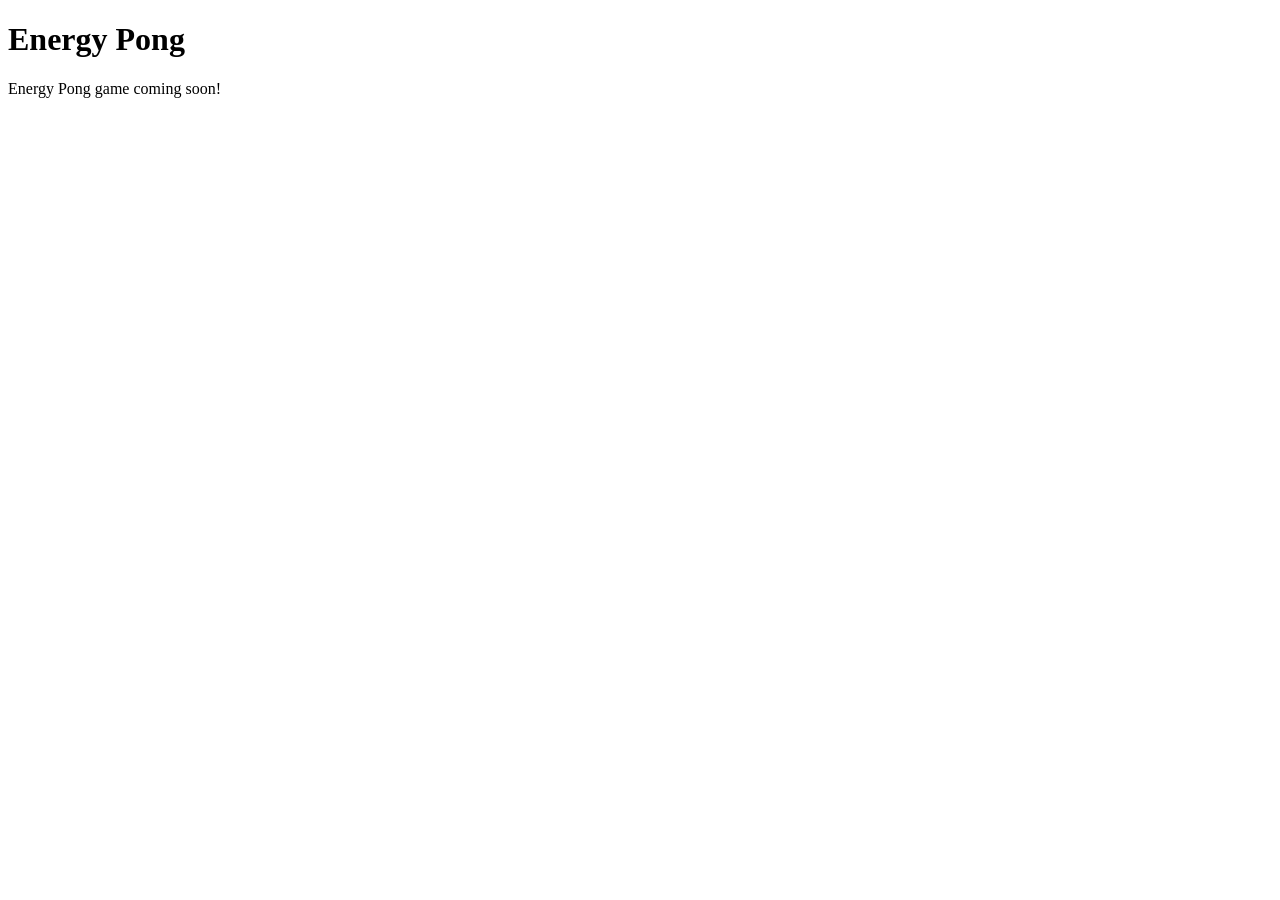
==== energypong.html @ 4b596a8d "poipokpokpokp" ====
<!DOCTYPE html>
<html lang="en">
<head>
  <meta charset="UTF-8">
  <meta name="viewport" content="width=device-width,initial-scale=1.0">
  <title>Energy Pong</title>
  <link rel="stylesheet" href="games.css">
</head>
<body>
  <h1>Energy Pong</h1>
  <div id="energypong-game"></div>
  <script src="games.js"></script>
  <script>
    if (window.initEnergyPong) window.initEnergyPong();
  </script>
</body>
</html>
---- games.css ----
#games-section {
	position: absolute;
	top: 20px;
	left: 20px;
	z-index: 102;
}

#open-games-modal {
	padding: 10px 15px;
	font-size: 16px;
	cursor: pointer;
	border: none;
	border-radius: 8px;
	background-color: var(--primary-600);
	color: var(--text-50);
	transition: background-color 0.3s;
}
#open-games-modal:hover {
	background-color: var(--primary-700);
}

.modal {
	display: none;
	position: fixed;
	z-index: 200;
	left: 0;
	top: 0;
	width: 100%;
	height: 100%;
	overflow: auto;
	background-color: rgba(0,0,0,0.6);
}
.modal-content {
	background-color: var(--main-bg-color);
	color: var(--text-950);
	margin: 10% auto;
	padding: 30px;
	border: 1px solid var(--text-200);
	width: 80%;
	max-width: 400px;
	border-radius: 10px;
	box-shadow: 0 8px 16px rgba(0,0,0,0.3);
	text-align: center;
}
.close-button {
	color: var(--text-400);
	float: right;
	font-size: 28px;
	font-weight: bold;
	line-height: 1;
}
.close-button:hover,
.close-button:focus {
	color: var(--text-950);
	text-decoration: none;
	cursor: pointer;
}
#game-choices {
	display: flex;
	flex-direction: column;
	gap: 10px;
	margin-top: 20px;
}
.game-choice-btn {
	padding: 10px;
	background-color: var(--accent-600);
	color: var(--text-50);
	border: none;
	border-radius: 5px;
	cursor: pointer;
	font-size: 14px;
	transition: background-color 0.3s;
}
.game-choice-btn:hover {
	background-color: var(--accent-700);
}
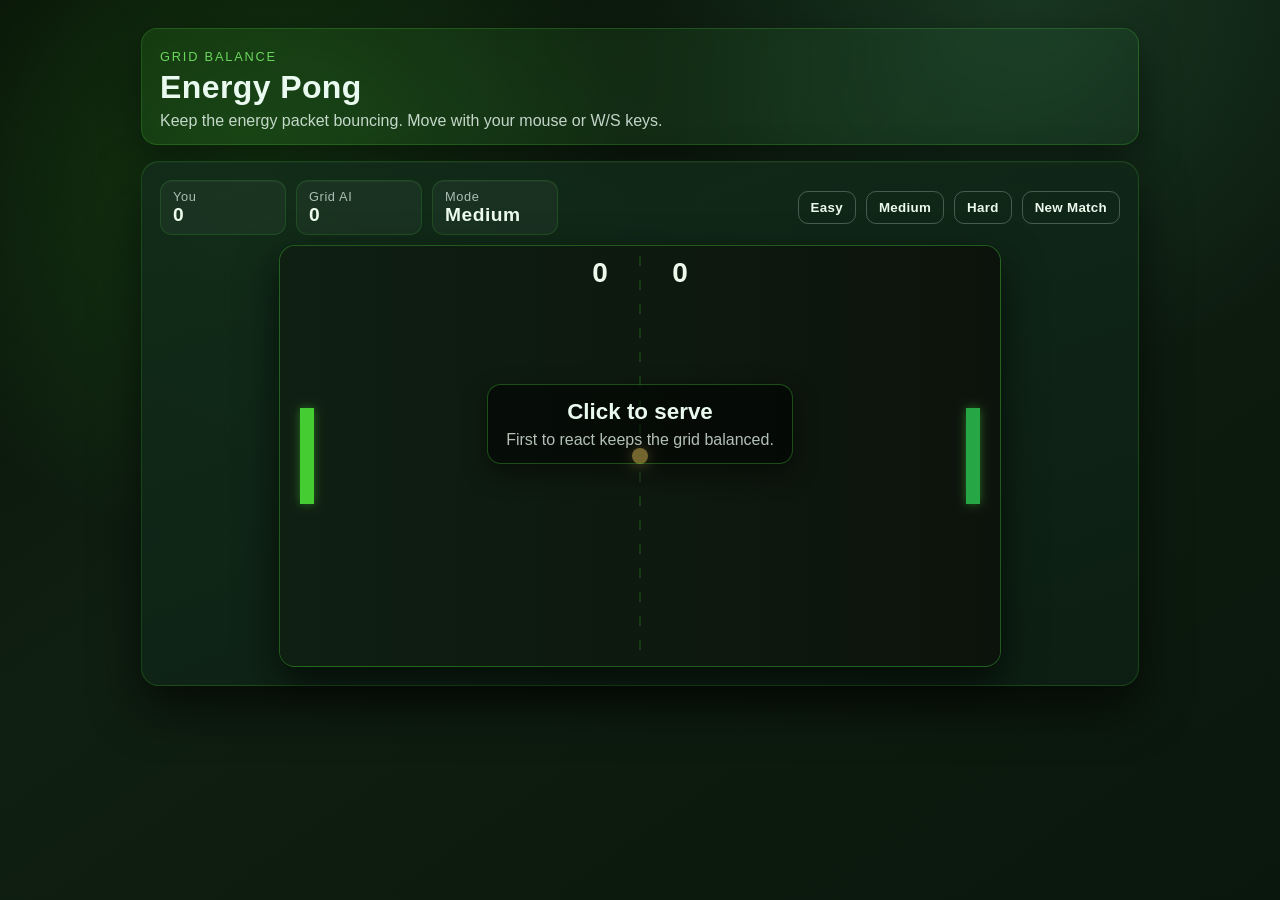
==== commit 264d043b: "half and half" ====
--- a/energypong.html
+++ b/energypong.html
@@ -6,8 +6,14 @@
   <title>Energy Pong</title>
   <link rel="stylesheet" href="games.css">
 </head>
-<body>
-  <h1>Energy Pong</h1>
+<body class="game-page pong-page">
+  <header class="game-header">
+    <div class="title">
+      <span class="eyebrow">Grid Balance</span>
+      <h1>Energy Pong</h1>
+      <p>Keep the energy packet bouncing. Move with your mouse or W/S keys.</p>
+    </div>
+  </header>
   <div id="energypong-game"></div>
   <script src="games.js"></script>
   <script>
--- a/games.css
+++ b/games.css
@@ -1,3 +1,252 @@
+:root {
+  --ink: #0b2410;
+  --panel: #0f2a18;
+  --edge: #1b4f2d;
+  --glow: #45cc33;
+  --muted: #b5ebad;
+}
+
+body.game-page {
+  margin: 0;
+  min-height: 100vh;
+  font-family: "SF Pro Display", "Segoe UI", Arial, sans-serif;
+  color: #eafaf1;
+  background: radial-gradient(circle at 20% 20%, rgba(69,204,51,0.18), transparent 30%),
+              radial-gradient(circle at 80% 0%, rgba(95,226,156,0.12), transparent 28%),
+              linear-gradient(145deg, #081307 0%, #0f1f11 40%, #0a170c 100%);
+  display: flex;
+  flex-direction: column;
+  align-items: center;
+  padding: 18px 12px 28px;
+  box-sizing: border-box;
+}
+
+@media (min-width: 740px) {
+  body.game-page { padding: 28px 16px 38px; }
+}
+
+.game-header {
+  width: min(960px, 96vw);
+  background: linear-gradient(120deg, rgba(69,204,51,0.12), rgba(95,226,156,0.05));
+  border: 1px solid rgba(69,204,51,0.25);
+  border-radius: 16px;
+  padding: 18px 18px 14px;
+  box-shadow: 0 16px 42px rgba(0,0,0,0.45);
+  backdrop-filter: blur(6px);
+}
+
+.game-header .title h1 {
+  margin: 4px 0 6px 0;
+  font-size: 2rem;
+  letter-spacing: 0.4px;
+}
+
+.game-header .title p {
+  margin: 0;
+  color: rgba(234,250,241,0.82);
+}
+
+.eyebrow {
+  text-transform: uppercase;
+  font-size: 0.8rem;
+  letter-spacing: 1.8px;
+  color: #6ad65c;
+}
+
+.game-shell {
+  width: min(960px, 96vw);
+  background: linear-gradient(160deg, rgba(18,44,26,0.9), rgba(13,31,20,0.9));
+  border: 1px solid rgba(69,204,51,0.2);
+  box-shadow: 0 22px 48px rgba(0,0,0,0.6), inset 0 1px 0 rgba(255,255,255,0.04);
+  border-radius: 18px;
+  padding: 18px;
+  margin: 16px auto 0;
+  position: relative;
+}
+
+.game-hud {
+  display: flex;
+  flex-wrap: wrap;
+  gap: 12px;
+  align-items: center;
+  justify-content: space-between;
+  margin-bottom: 10px;
+}
+
+.hud-group {
+  display: flex;
+  gap: 10px;
+  flex-wrap: wrap;
+}
+
+.hud-pill {
+  background: rgba(255,255,255,0.04);
+  border: 1px solid rgba(69,204,51,0.18);
+  border-radius: 12px;
+  padding: 8px 12px;
+  min-width: 100px;
+  box-shadow: inset 0 1px 0 rgba(255,255,255,0.04);
+}
+
+.hud-pill span {
+  display: block;
+  font-size: 0.8rem;
+  letter-spacing: 0.6px;
+  color: rgba(234,250,241,0.7);
+}
+
+.hud-pill strong {
+  display: block;
+  font-size: 1.2rem;
+  letter-spacing: 0.5px;
+  color: #ecfaeb;
+}
+
+.ghost-btn {
+  background: transparent;
+  color: #ecfaeb;
+  border: 1px solid rgba(234,250,241,0.25);
+  padding: 8px 12px;
+  border-radius: 10px;
+  font-weight: 700;
+  letter-spacing: 0.3px;
+  cursor: pointer;
+  transition: background 0.2s, transform 0.15s, border-color 0.2s;
+}
+
+.ghost-btn:hover { background: rgba(69,204,51,0.08); border-color: rgba(69,204,51,0.4); transform: translateY(-1px); }
+.ghost-btn:active { transform: translateY(1px); }
+.ghost-btn.primary { background: linear-gradient(120deg,#45cc33,#2fd077); color:#061306; border-color: transparent; box-shadow: 0 10px 30px rgba(69,204,51,0.35); }
+.ghost-btn.primary:hover { filter: brightness(1.05); }
+.ghost-btn.active { background: rgba(69,204,51,0.15); border-color: rgba(69,204,51,0.6); }
+
+.game-canvas {
+  background: radial-gradient(circle at 10% 10%, rgba(69,204,51,0.15), transparent 30%),
+              radial-gradient(circle at 90% 20%, rgba(95,226,156,0.1), transparent 25%),
+              #0c1f11;
+  border-radius: 16px;
+  border: 1px solid rgba(69,204,51,0.35);
+  box-shadow: 0 16px 40px rgba(0,0,0,0.65), inset 0 1px 0 rgba(255,255,255,0.04);
+  display: block;
+  margin: 0 auto;
+}
+
+.flappy-canvas { width: 100%; max-width: 640px; height: auto; }
+.pong-canvas { width: 100%; max-width: 720px; height: auto; }
+
+.center-callout {
+  position: absolute;
+  inset: 0;
+  display: grid;
+  place-items: center;
+  pointer-events: none;
+}
+
+.center-callout .message {
+  background: rgba(0,0,0,0.55);
+  border: 1px solid rgba(69,204,51,0.35);
+  border-radius: 14px;
+  padding: 14px 18px;
+  box-shadow: 0 10px 26px rgba(0,0,0,0.45);
+  text-align: center;
+}
+
+.center-callout .message h2 {
+  margin: 0 0 6px 0;
+  font-size: 1.4rem;
+}
+
+.center-callout .message p {
+  margin: 0;
+  color: rgba(234,250,241,0.76);
+}
+
+.poker-table {
+  background: radial-gradient(circle at 30% 20%, rgba(69,204,51,0.14), transparent 40%),
+              linear-gradient(140deg, #0e1f13 0%, #0b160d 100%);
+  border: 1px solid rgba(69,204,51,0.18);
+  border-radius: 16px;
+  padding: 16px;
+  display: grid;
+  gap: 16px;
+}
+
+.hand {
+  display: grid;
+  gap: 8px;
+}
+
+.hand-label {
+  font-weight: 700;
+  letter-spacing: 0.5px;
+  color: #6ad65c;
+}
+
+.card-row {
+  display: flex;
+  gap: 10px;
+  flex-wrap: wrap;
+}
+
+.card {
+  width: 92px;
+  height: 132px;
+  background: linear-gradient(135deg,#0c140f,#0f2615);
+  border: 1px solid rgba(234,250,241,0.12);
+  border-radius: 12px;
+  box-shadow: 0 10px 24px rgba(0,0,0,0.5), inset 0 1px 0 rgba(255,255,255,0.06);
+  display: grid;
+  grid-template-rows: 1fr 1fr 1fr;
+  padding: 10px;
+  color: #ecfaeb;
+  font-weight: 700;
+  position: relative;
+}
+
+.card::after {
+  content: '';
+  position: absolute;
+  inset: 0;
+  border-radius: 12px;
+  background: linear-gradient(140deg, rgba(255,255,255,0.05), rgba(255,255,255,0));
+  pointer-events: none;
+}
+
+.card .rank { font-size: 1.2rem; }
+.card .suit { font-size: 1.2rem; align-self: center; text-align: center; }
+.card .rank.bottom { justify-self: end; transform: rotate(180deg); }
+.card.red { color: #ff9ba2; }
+
+.hand-result {
+  color: #eafaf1;
+  font-size: 0.95rem;
+}
+
+.poker-actions {
+  display: flex;
+  align-items: center;
+  justify-content: space-between;
+  gap: 12px;
+  margin-top: 6px;
+}
+
+.poker-tip {
+  color: rgba(234,250,241,0.75);
+}
+
+#poker-game, #energypong-game, #flappycell-game {
+  width: 100%;
+}
+
+@media (max-width: 640px) {
+  .game-header .title h1 { font-size: 1.6rem; }
+  .poker-actions { flex-direction: column; align-items: flex-start; }
+  .card { width: 78px; height: 112px; }
+  .hud-pill { min-width: 84px; padding: 6px 10px; }
+  .game-shell { padding: 14px; }
+  .game-hud { gap: 10px; }
+  body.game-page { padding: 14px 10px 20px; }
+}
 
 
 #games-section {
@@ -8,17 +257,19 @@
 }
 
 #open-games-modal {
-	padding: 10px 15px;
-	font-size: 16px;
+	padding: 0.75rem 1.2rem;
+	font-size: 1.1rem;
 	cursor: pointer;
 	border: none;
 	border-radius: 8px;
-	background-color: var(--primary-600);
+	background: var(--primary-600);
 	color: var(--text-50);
-	transition: background-color 0.3s;
+	font-weight: 600;
+	box-shadow: 0 2px 8px rgba(0,0,0,0.08);
+	transition: background 0.3s, color 0.3s;
 }
 #open-games-modal:hover {
-	background-color: var(--primary-700);
+	background: var(--primary-700);
 }
 
 .modal {
@@ -30,26 +281,27 @@
 	width: 100%;
 	height: 100%;
 	overflow: auto;
-	background-color: rgba(0,0,0,0.6);
+	background: rgba(0,0,0,0.6);
 }
 .modal-content {
-	background-color: var(--main-bg-color);
+	background: var(--background-100);
 	color: var(--text-950);
 	margin: 10% auto;
-	padding: 30px;
-	border: 1px solid var(--text-200);
+	padding: 2rem;
+	border: 1px solid var(--primary-200);
 	width: 80%;
 	max-width: 400px;
-	border-radius: 10px;
-	box-shadow: 0 8px 16px rgba(0,0,0,0.3);
+	border-radius: 12px;
+	box-shadow: 0 8px 16px rgba(0,0,0,0.15);
 	text-align: center;
 }
 .close-button {
 	color: var(--text-400);
 	float: right;
-	font-size: 28px;
+	font-size: 2rem;
 	font-weight: bold;
 	line-height: 1;
+	margin-left: 1rem;
 }
 .close-button:hover,
 .close-button:focus {
@@ -60,19 +312,22 @@
 #game-choices {
 	display: flex;
 	flex-direction: column;
-	gap: 10px;
-	margin-top: 20px;
+	gap: 0.75rem;
+	margin-top: 1.5rem;
 }
 .game-choice-btn {
-	padding: 10px;
-	background-color: var(--accent-600);
+	padding: 0.75rem 1rem;
+	background: var(--accent-600);
 	color: var(--text-50);
 	border: none;
-	border-radius: 5px;
+	border-radius: 8px;
 	cursor: pointer;
-	font-size: 14px;
-	transition: background-color 0.3s;
+	font-size: 1rem;
+	font-weight: 600;
+	box-shadow: 0 2px 8px rgba(0,0,0,0.08);
+	transition: background 0.3s, color 0.3s, transform 0.2s;
 }
 .game-choice-btn:hover {
-	background-color: var(--accent-700);
-}
+	background: var(--accent-700);
+	transform: scale(1.04);
+}
